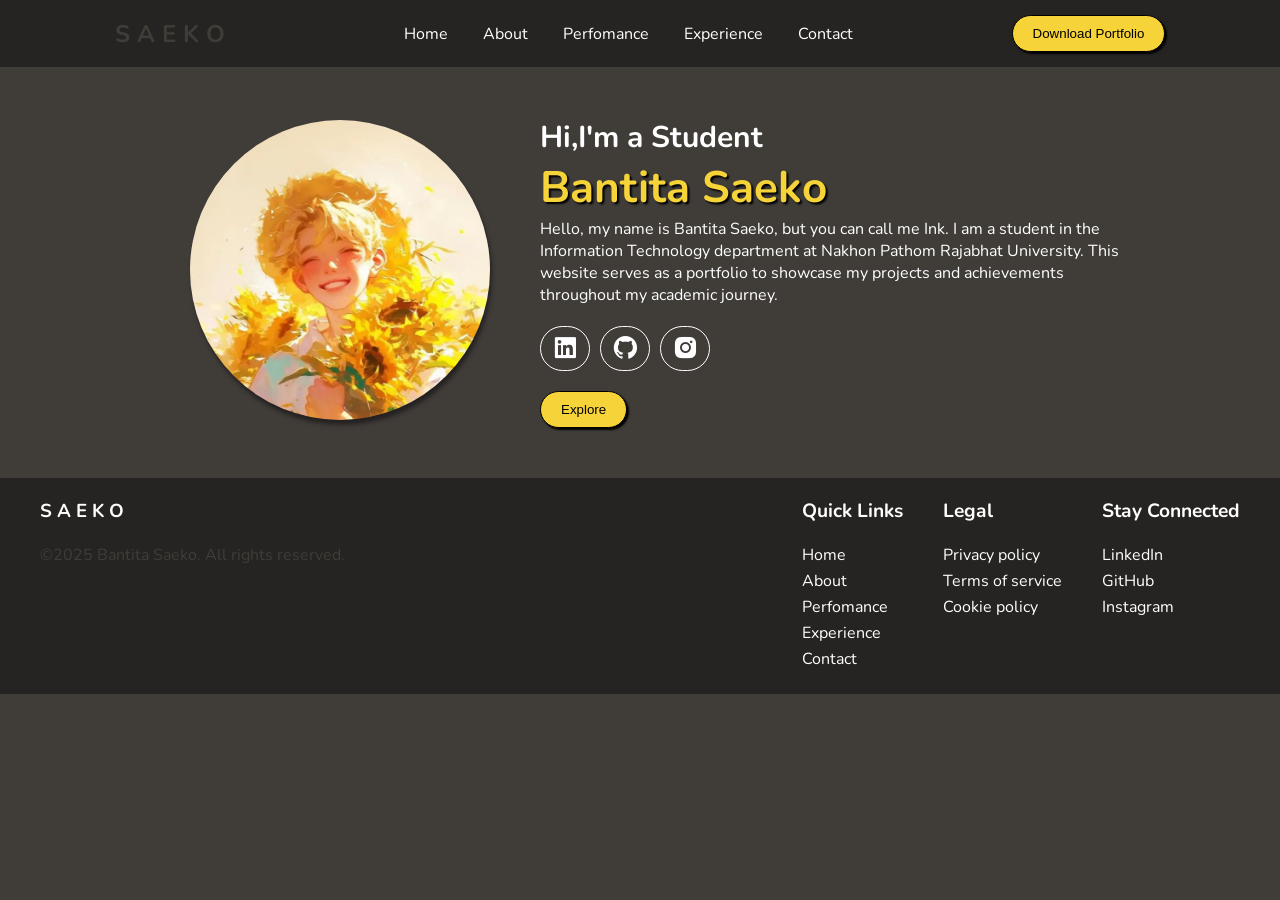
==== index.html @ be12f536 "First commit" ====
<!DOCTYPE html>
<html lang="en">
    <head>
        <meta charset="UTF-8">
        <meta name="viewport" content="width=device-width, initial-scale=1.0">
        <title>Portfolio</title>
        <link rel="preconnect" href="https://fonts.googleapis.com">
        <link rel="preconnect" href="https://fonts.gstatic.com" crossorigin>
        <link href="https://fonts.googleapis.com/css2?family=Bai+Jamjuree:ital,wght@0,200;0,300;0,400;0,500;0,600;0,700;1,200;1,300;1,400;1,500;1,600;1,700&family=Nunito:ital,wght@0,200..1000;1,200..1000&display=swap" rel="stylesheet">
        <link rel="stylesheet" href="style.css">
        <link href='https://unpkg.com/boxicons@2.1.4/css/boxicons.min.css' rel='stylesheet'>
</head>
<body>
    <header>
        <div class="header-container">
            <div class="logo">
                <h2><a href="#">S A E K O</a></h2>
            </div>
            <div class="logo-menu">
                <nav>
                    <ul>
                        <li><a href="#">Home</a></li>
                        <li><a href="#">About</a></li>
                        <li><a href="#">Perfomance</a></li>
                        <li><a href="#">Experience</a></li>
                        <li><a href="#">Contact</a></li>
                    </ul>
                </nav>
            </div>
            <div class="header-button">
                <button class="btn-outline"><a href="file/Portfolio.pdf" download="Portfolio">Download Portfolio</a></button>
            </div>
    </header>

    <div class="container">
        <section class="Hero">
            <div class="left-side">
                <img src="img/Sun.jpg" alt="">
            </div>
            <div class="right-side">
                <h3>Hi,I'm a Student</h3>
                <h2>Bantita Saeko</h2>
                <p>Hello, my name is Bantita Saeko, but you can call me Ink. I am a student in the Information Technology department at Nakhon Pathom Rajabhat University. This website serves as a portfolio to showcase my projects and achievements throughout my academic journey.</p>
                <!-- contact -->
                <div class="contact-main">
                    <div class="circle-contact">
                        <a href="https://www.linkedin.com/feed/?trk=onboarding-landing"><i class='bx bxl-linkedin-square' ></i></a>
                    </div>
                    <div class="circle-contact">
                        <a href="https://github.com/Bantita-Saeko/6646_WebBasic"><i class='bx bxl-github'></i></a>
                    </div>
                    <div class="circle-contact">
                        <a href="https://www.instagram.com/inkioooi/"><i class='bx bxl-instagram-alt' ></i></a>
                    </div>
                </div>
                <!-- button -->
                <div class="button">
                    <button class="btn-outline" id="About">Explore</button>
                </div>
            </section>
        </div>
    </div>


    <footer>
        <div class="footer-container">
             <div class="footer-left">
                 <h3>S A E K O</h3>
                 <p>&copy;2025 Bantita Saeko. All rights reserved.</p>
             </div>
             <!-- Quick Link -->
             <div class="footer-right">
                 <div class="footer-item">
                     <h4>Quick Links</h4>
                     <ul>
                         <li><a href="#">Home</a></li>
                         <li><a href="#">About</a></li>
                         <li><a href="#">Perfomance</a></li>
                         <li><a href="#">Experience</a></li>
                         <li><a href="#">Contact</a></li>
                     </ul>
                 </div>
                 <!-- Legal -->
                 <div class="footer-item">
                     <h4>Legal</h4>
                     <ul>
                         <li><a href="#">Privacy policy</a></li>
                         <li><a href="#">Terms of service</a></li>
                         <li><a href="#">Cookie policy</a></li>
                     </ul>
                 </div>
                 <!-- Stay Connected -->
                 <div class="footer-item">
                     <h4>Stay Connected</h4>
                     <ul>
                         <li><a href="#">LinkedIn</a></li>
                         <li><a href="#">GitHub</a></li>
                         <li><a href="#">Instagram</a></li>
                     </ul>
                 </div>
             </div>
        </div>
     </footer>


    <script src="script.js"></script>
</body>
</html>
---- style.css ----
:root {
    --primary-color :#252422; 
    --secondary-color :#FFFCF2; 
    --button-color :#f6d338; 
    --background-color :#CCC5B9; 
    --font-color :#403D39; 
    --base-white-color :#ffffff; 
    --base-black-color :#000000; 
}
* {
    margin: 0;
    padding: 0;
    box-sizing: border-box;
}
body {
    background-color: #403D39;
    font-family: 'Nunito','BaiJamjuree';
    color: var(--font-color);
}

/* Header Section */

header {
    background-color: var(--primary-color);
    box-shadow: var(--box-shadow);
    padding: 15px 20px;
    position: sticky;
    top: 0; 
    width: 100%;
    z-index: 1000;
    /* border: 1px solid red; */
    
}

.header-container {
    display: flex;
    justify-content: space-around;
    align-items: center;

    max-width: 1200px;
    margin: 0 auto;
    /* border: 1px solid rgb(136, 0, 255); */
}

.logo-menu {
    display: flex;
}

.logo {
    display: flex;
    align-items: center;
    a {
        text-decoration: none;
        color: var(--font-color)
    }
    a:hover {
        color: var(--secondary-color);
        transition: all 0.3s ease;
    }
    img {
        width: 30px;
        height: auto;
    }
}

/* Menu */
nav {
    margin-left: 20px;
    align-self: center;
    ul{
        display: flex;
        gap: 15px;
    }
    li {
        list-style: none;
    }
    a {
        transition: 0.4s;
        color: var(--base-white-color);
        text-decoration: none;
        padding: 5px;
        margin: 0 5px;
        position: relative;
      }
      a::after {
        content: "";
        position: absolute;
        width: 100%;
        height: 2px;
        background-color: var(--button-color);
        bottom: 0;
        left: 0;
        transform: scaleX(0);
        transform-origin: right;
        transition: transform 0.4s;
      }
      a:hover::after {
        transform: scaleX(1);
        transform-origin: left;
      }
}

/* button */
.btn-outline {
    padding: 10px 20px;
    background-color: var(--button-color);
    border: 1px solid var(--base-black-color);
    border-radius: 20px;
    box-shadow: 2px 2px 2px rgb(0, 0, 0);
    cursor: pointer;
    transition: all 0.5s ease;
    a {
        color: var(--base-black-color);
        text-decoration: none;
    }
}
.btn-outline:hover {
    background-color: var(--base-black-color);
    color: var(--base-white-color);
    a {
        color: var(--base-white-color);
    }
}


/* Content */
    .container {
        max-width: 1000px;
        margin: 0 auto;
    }
    .Hero {
        margin: 50px 0;
        /* border: 1px solid red; */
        color: var(--base-white-color);
        display: flex;
    }
    .left-side {
        /* border: 1px solid greenyellow; */
        width: 40%;
        text-align: center;
        align-self: center;
        img {
            width: 300px;
            height: 300px;
            object-fit: cover;
            border-radius: 999px;
            box-shadow: 2px 5px 4px rgb(36, 33, 33);
        }
    }
    .right-side {
        width: 60%;
        /* border: 1px solid blue; */
        align-self: center;
        h3 {
            font-size: 30px;
        }
        h2 {
            font-size: 44px;
            color: var(--button-color);
            text-shadow: 2px 2px 2px var(--base-black-color);
        }
        .contact-main {
            display: flex;
            gap: 10px;
            .circle-contact {
                border: 1px solid var(--base-white-color);
                padding:5px 10px 0px 10px;
                margin :20px 0;
                border-radius: 999px;
                a{
                    /* border: 1px solid red; */
                    color: var(--base-white-color);
                    font-size: 28px;
                    padding: 10px 0;
                }
            }
            .circle-contact:hover {
                transition: all 0.3s ease;
                border: 1px solid var(--base-black-color);
                background-color: var(--base-black-color);
            }
        }
}
footer {
    background-color: var(--primary-color);
    color: var(--base-color-white);
    padding: 20px 0;
    .footer-container {
        display: flex;
        justify-content: space-between;
    
        max-width: 1200px;
        margin: 0 auto;
    }
}


.footer-left {
    h3 {
        color: var(--base-white-color);
        margin-bottom: 20px;
    }
}

.footer-right {
    display: flex;
    gap: 40px;
    h4 {
        color: var(--base-white-color);
    }
    a {
        text-decoration: none;
        color: var(--base-white-color);
    }
    a:hover {
        color: var(--button-color);
    }
    ul {
        list-style: none;
        li {
            margin-bottom: 4px;
        }
    }
}

.footer-item {
    h4 {
        margin-bottom: 20px;
        font-size: 1.2rem;
    }
}



@media screen and (max-width: 768px) {
    nav {
        display: none;
    }
    .Hero {
        display: flex;
        flex-direction: column;
        .left-side {
            width: 100%;
        }
        .right-side {
            width: 100%;
            padding: 20px;
        }
    }
    footer {
        padding: 20px;
        .footer-container {
            display: flex;
            flex-direction: column;
        }
        .footer-right {
            flex-direction: column;
        }
    }



}
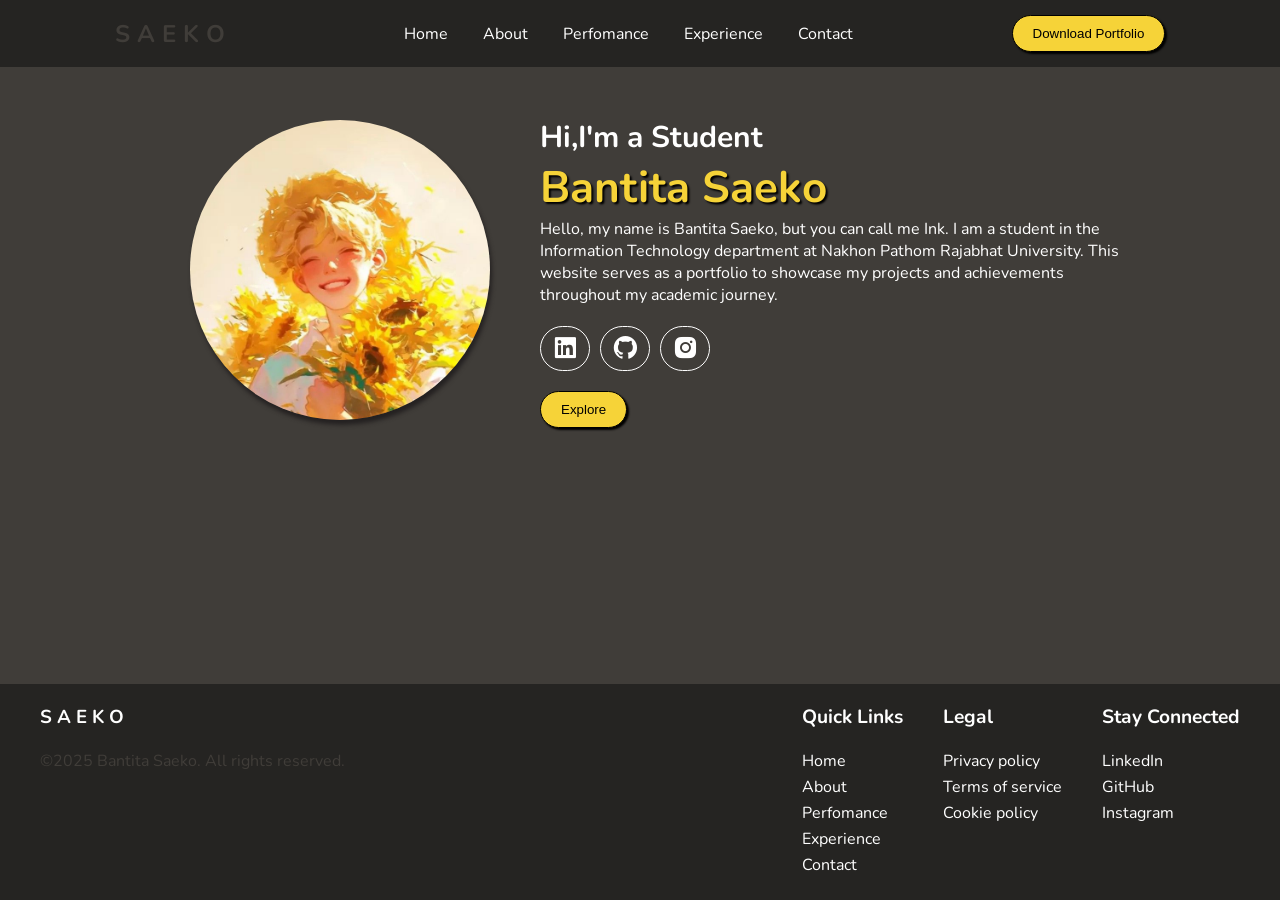
==== commit ffb9bda3: "05/03/68" ====
--- a/index.html
+++ b/index.html
@@ -1,108 +1,108 @@
-<!DOCTYPE html>
-<html lang="en">
-    <head>
-        <meta charset="UTF-8">
-        <meta name="viewport" content="width=device-width, initial-scale=1.0">
-        <title>Portfolio</title>
-        <link rel="preconnect" href="https://fonts.googleapis.com">
-        <link rel="preconnect" href="https://fonts.gstatic.com" crossorigin>
-        <link href="https://fonts.googleapis.com/css2?family=Bai+Jamjuree:ital,wght@0,200;0,300;0,400;0,500;0,600;0,700;1,200;1,300;1,400;1,500;1,600;1,700&family=Nunito:ital,wght@0,200..1000;1,200..1000&display=swap" rel="stylesheet">
-        <link rel="stylesheet" href="style.css">
-        <link href='https://unpkg.com/boxicons@2.1.4/css/boxicons.min.css' rel='stylesheet'>
-</head>
-<body>
-    <header>
-        <div class="header-container">
-            <div class="logo">
-                <h2><a href="#">S A E K O</a></h2>
-            </div>
-            <div class="logo-menu">
-                <nav>
-                    <ul>
-                        <li><a href="#">Home</a></li>
-                        <li><a href="#">About</a></li>
-                        <li><a href="#">Perfomance</a></li>
-                        <li><a href="#">Experience</a></li>
-                        <li><a href="#">Contact</a></li>
-                    </ul>
-                </nav>
-            </div>
-            <div class="header-button">
-                <button class="btn-outline"><a href="file/Portfolio.pdf" download="Portfolio">Download Portfolio</a></button>
-            </div>
-    </header>
-
-    <div class="container">
-        <section class="Hero">
-            <div class="left-side">
-                <img src="img/Sun.jpg" alt="">
-            </div>
-            <div class="right-side">
-                <h3>Hi,I'm a Student</h3>
-                <h2>Bantita Saeko</h2>
-                <p>Hello, my name is Bantita Saeko, but you can call me Ink. I am a student in the Information Technology department at Nakhon Pathom Rajabhat University. This website serves as a portfolio to showcase my projects and achievements throughout my academic journey.</p>
-                <!-- contact -->
-                <div class="contact-main">
-                    <div class="circle-contact">
-                        <a href="https://www.linkedin.com/feed/?trk=onboarding-landing"><i class='bx bxl-linkedin-square' ></i></a>
-                    </div>
-                    <div class="circle-contact">
-                        <a href="https://github.com/Bantita-Saeko/6646_WebBasic"><i class='bx bxl-github'></i></a>
-                    </div>
-                    <div class="circle-contact">
-                        <a href="https://www.instagram.com/inkioooi/"><i class='bx bxl-instagram-alt' ></i></a>
-                    </div>
-                </div>
-                <!-- button -->
-                <div class="button">
-                    <button class="btn-outline" id="About">Explore</button>
-                </div>
-            </section>
-        </div>
-    </div>
-
-
-    <footer>
-        <div class="footer-container">
-             <div class="footer-left">
-                 <h3>S A E K O</h3>
-                 <p>&copy;2025 Bantita Saeko. All rights reserved.</p>
-             </div>
-             <!-- Quick Link -->
-             <div class="footer-right">
-                 <div class="footer-item">
-                     <h4>Quick Links</h4>
-                     <ul>
-                         <li><a href="#">Home</a></li>
-                         <li><a href="#">About</a></li>
-                         <li><a href="#">Perfomance</a></li>
-                         <li><a href="#">Experience</a></li>
-                         <li><a href="#">Contact</a></li>
-                     </ul>
-                 </div>
-                 <!-- Legal -->
-                 <div class="footer-item">
-                     <h4>Legal</h4>
-                     <ul>
-                         <li><a href="#">Privacy policy</a></li>
-                         <li><a href="#">Terms of service</a></li>
-                         <li><a href="#">Cookie policy</a></li>
-                     </ul>
-                 </div>
-                 <!-- Stay Connected -->
-                 <div class="footer-item">
-                     <h4>Stay Connected</h4>
-                     <ul>
-                         <li><a href="#">LinkedIn</a></li>
-                         <li><a href="#">GitHub</a></li>
-                         <li><a href="#">Instagram</a></li>
-                     </ul>
-                 </div>
-             </div>
-        </div>
-     </footer>
-
-
-    <script src="script.js"></script>
-</body>
+<!DOCTYPE html>
+<html lang="en">
+    <head>
+        <meta charset="UTF-8">
+        <meta name="viewport" content="width=device-width, initial-scale=1.0">
+        <title>Portfolio</title>
+        <link rel="preconnect" href="https://fonts.googleapis.com">
+        <link rel="preconnect" href="https://fonts.gstatic.com" crossorigin>
+        <link href="https://fonts.googleapis.com/css2?family=Bai+Jamjuree:ital,wght@0,200;0,300;0,400;0,500;0,600;0,700;1,200;1,300;1,400;1,500;1,600;1,700&family=Nunito:ital,wght@0,200..1000;1,200..1000&display=swap" rel="stylesheet">
+        <link rel="stylesheet" href="style.css">
+        <link href='https://unpkg.com/boxicons@2.1.4/css/boxicons.min.css' rel='stylesheet'>
+</head>
+<body>
+    <header>
+        <div class="header-container">
+            <div class="logo">
+                <h2><a href="#">S A E K O</a></h2>
+            </div>
+            <div class="logo-menu">
+                <nav>
+                    <ul>
+                        <li><a href="#">Home</a></li>
+                        <li><a href="#">About</a></li>
+                        <li><a href="#">Perfomance</a></li>
+                        <li><a href="#">Experience</a></li>
+                        <li><a href="#">Contact</a></li>
+                    </ul>
+                </nav>
+            </div>
+            <div class="header-button">
+                <button class="btn-outline"><a href="file/Portfolio.pdf" download="Portfolio">Download Portfolio</a></button>
+            </div>
+    </header>
+
+    <div class="container">
+        <section class="Hero">
+            <div class="left-side">
+                <img src="img/Sun.jpg" alt="">
+            </div>
+            <div class="right-side">
+                <h3>Hi,I'm a Student</h3>
+                <h2>Bantita Saeko</h2>
+                <p>Hello, my name is Bantita Saeko, but you can call me Ink. I am a student in the Information Technology department at Nakhon Pathom Rajabhat University. This website serves as a portfolio to showcase my projects and achievements throughout my academic journey.</p>
+                <!-- contact -->
+                <div class="contact-main">
+                    <div class="circle-contact">
+                        <a href="https://www.linkedin.com/feed/?trk=onboarding-landing"><i class='bx bxl-linkedin-square' ></i></a>
+                    </div>
+                    <div class="circle-contact">
+                        <a href="https://github.com/Bantita-Saeko/6646_WebBasic"><i class='bx bxl-github'></i></a>
+                    </div>
+                    <div class="circle-contact">
+                        <a href="https://www.instagram.com/inkioooi/"><i class='bx bxl-instagram-alt' ></i></a>
+                    </div>
+                </div>
+                <!-- button -->
+                <div class="button">
+                    <button class="btn-outline" id="About">Explore</button>
+                </div>
+            </section>
+        </div>
+    </div>
+
+
+    <footer>
+        <div class="footer-container">
+             <div class="footer-left">
+                 <h3>S A E K O</h3>
+                 <p>&copy;2025 Bantita Saeko. All rights reserved.</p>
+             </div>
+             <!-- Quick Link -->
+             <div class="footer-right">
+                 <div class="footer-item">
+                     <h4>Quick Links</h4>
+                     <ul>
+                         <li><a href="#">Home</a></li>
+                         <li><a href="#">About</a></li>
+                         <li><a href="#">Perfomance</a></li>
+                         <li><a href="#">Experience</a></li>
+                         <li><a href="#">Contact</a></li>
+                     </ul>
+                 </div>
+                 <!-- Legal -->
+                 <div class="footer-item">
+                     <h4>Legal</h4>
+                     <ul>
+                         <li><a href="#">Privacy policy</a></li>
+                         <li><a href="#">Terms of service</a></li>
+                         <li><a href="#">Cookie policy</a></li>
+                     </ul>
+                 </div>
+                 <!-- Stay Connected -->
+                 <div class="footer-item">
+                     <h4>Stay Connected</h4>
+                     <ul>
+                         <li><a href="#">LinkedIn</a></li>
+                         <li><a href="#">GitHub</a></li>
+                         <li><a href="#">Instagram</a></li>
+                     </ul>
+                 </div>
+             </div>
+        </div>
+     </footer>
+
+
+    <script src="script.js"></script>
+</body>
 </html>
--- a/style.css
+++ b/style.css
@@ -1,264 +1,268 @@
-:root {
-    --primary-color :#252422; 
-    --secondary-color :#FFFCF2; 
-    --button-color :#f6d338; 
-    --background-color :#CCC5B9; 
-    --font-color :#403D39; 
-    --base-white-color :#ffffff; 
-    --base-black-color :#000000; 
-}
-* {
-    margin: 0;
-    padding: 0;
-    box-sizing: border-box;
-}
-body {
-    background-color: #403D39;
-    font-family: 'Nunito','BaiJamjuree';
-    color: var(--font-color);
-}
-
-/* Header Section */
-
-header {
-    background-color: var(--primary-color);
-    box-shadow: var(--box-shadow);
-    padding: 15px 20px;
-    position: sticky;
-    top: 0; 
-    width: 100%;
-    z-index: 1000;
-    /* border: 1px solid red; */
-    
-}
-
-.header-container {
-    display: flex;
-    justify-content: space-around;
-    align-items: center;
-
-    max-width: 1200px;
-    margin: 0 auto;
-    /* border: 1px solid rgb(136, 0, 255); */
-}
-
-.logo-menu {
-    display: flex;
-}
-
-.logo {
-    display: flex;
-    align-items: center;
-    a {
-        text-decoration: none;
-        color: var(--font-color)
-    }
-    a:hover {
-        color: var(--secondary-color);
-        transition: all 0.3s ease;
-    }
-    img {
-        width: 30px;
-        height: auto;
-    }
-}
-
-/* Menu */
-nav {
-    margin-left: 20px;
-    align-self: center;
-    ul{
-        display: flex;
-        gap: 15px;
-    }
-    li {
-        list-style: none;
-    }
-    a {
-        transition: 0.4s;
-        color: var(--base-white-color);
-        text-decoration: none;
-        padding: 5px;
-        margin: 0 5px;
-        position: relative;
-      }
-      a::after {
-        content: "";
-        position: absolute;
-        width: 100%;
-        height: 2px;
-        background-color: var(--button-color);
-        bottom: 0;
-        left: 0;
-        transform: scaleX(0);
-        transform-origin: right;
-        transition: transform 0.4s;
-      }
-      a:hover::after {
-        transform: scaleX(1);
-        transform-origin: left;
-      }
-}
-
-/* button */
-.btn-outline {
-    padding: 10px 20px;
-    background-color: var(--button-color);
-    border: 1px solid var(--base-black-color);
-    border-radius: 20px;
-    box-shadow: 2px 2px 2px rgb(0, 0, 0);
-    cursor: pointer;
-    transition: all 0.5s ease;
-    a {
-        color: var(--base-black-color);
-        text-decoration: none;
-    }
-}
-.btn-outline:hover {
-    background-color: var(--base-black-color);
-    color: var(--base-white-color);
-    a {
-        color: var(--base-white-color);
-    }
-}
-
-
-/* Content */
-    .container {
-        max-width: 1000px;
-        margin: 0 auto;
-    }
-    .Hero {
-        margin: 50px 0;
-        /* border: 1px solid red; */
-        color: var(--base-white-color);
-        display: flex;
-    }
-    .left-side {
-        /* border: 1px solid greenyellow; */
-        width: 40%;
-        text-align: center;
-        align-self: center;
-        img {
-            width: 300px;
-            height: 300px;
-            object-fit: cover;
-            border-radius: 999px;
-            box-shadow: 2px 5px 4px rgb(36, 33, 33);
-        }
-    }
-    .right-side {
-        width: 60%;
-        /* border: 1px solid blue; */
-        align-self: center;
-        h3 {
-            font-size: 30px;
-        }
-        h2 {
-            font-size: 44px;
-            color: var(--button-color);
-            text-shadow: 2px 2px 2px var(--base-black-color);
-        }
-        .contact-main {
-            display: flex;
-            gap: 10px;
-            .circle-contact {
-                border: 1px solid var(--base-white-color);
-                padding:5px 10px 0px 10px;
-                margin :20px 0;
-                border-radius: 999px;
-                a{
-                    /* border: 1px solid red; */
-                    color: var(--base-white-color);
-                    font-size: 28px;
-                    padding: 10px 0;
-                }
-            }
-            .circle-contact:hover {
-                transition: all 0.3s ease;
-                border: 1px solid var(--base-black-color);
-                background-color: var(--base-black-color);
-            }
-        }
-}
-footer {
-    background-color: var(--primary-color);
-    color: var(--base-color-white);
-    padding: 20px 0;
-    .footer-container {
-        display: flex;
-        justify-content: space-between;
-    
-        max-width: 1200px;
-        margin: 0 auto;
-    }
-}
-
-
-.footer-left {
-    h3 {
-        color: var(--base-white-color);
-        margin-bottom: 20px;
-    }
-}
-
-.footer-right {
-    display: flex;
-    gap: 40px;
-    h4 {
-        color: var(--base-white-color);
-    }
-    a {
-        text-decoration: none;
-        color: var(--base-white-color);
-    }
-    a:hover {
-        color: var(--button-color);
-    }
-    ul {
-        list-style: none;
-        li {
-            margin-bottom: 4px;
-        }
-    }
-}
-
-.footer-item {
-    h4 {
-        margin-bottom: 20px;
-        font-size: 1.2rem;
-    }
-}
-
-
-
-@media screen and (max-width: 768px) {
-    nav {
-        display: none;
-    }
-    .Hero {
-        display: flex;
-        flex-direction: column;
-        .left-side {
-            width: 100%;
-        }
-        .right-side {
-            width: 100%;
-            padding: 20px;
-        }
-    }
-    footer {
-        padding: 20px;
-        .footer-container {
-            display: flex;
-            flex-direction: column;
-        }
-        .footer-right {
-            flex-direction: column;
-        }
-    }
-
-
-
-}
-
+:root {
+    --primary-color :#252422; 
+    --secondary-color :#FFFCF2; 
+    --button-color :#f6d338; 
+    --background-color :#CCC5B9; 
+    --font-color :#403D39; 
+    --base-white-color :#ffffff; 
+    --base-black-color :#000000; 
+}
+* {
+    margin: 0;
+    padding: 0;
+    box-sizing: border-box;
+}
+body {
+    background-color: #403D39;
+    font-family: 'Nunito','BaiJamjuree';
+    color: var(--font-color);
+}
+
+/* Header Section */
+
+header {
+    background-color: var(--primary-color);
+    box-shadow: var(--box-shadow);
+    padding: 15px 20px;
+    position: sticky;
+    top: 0; 
+    width: 100%;
+    z-index: 1000;
+    /* border: 1px solid red; */
+    
+}
+
+.header-container {
+    display: flex;
+    justify-content: space-around;
+    align-items: center;
+
+    max-width: 1200px;
+    margin: 0 auto;
+    /* border: 1px solid rgb(136, 0, 255); */
+}
+
+.logo-menu {
+    display: flex;
+}
+
+.logo {
+    display: flex;
+    align-items: center;
+    a {
+        text-decoration: none;
+        color: var(--font-color)
+    }
+    a:hover {
+        color: var(--secondary-color);
+        transition: all 0.3s ease;
+    }
+    img {
+        width: 30px;
+        height: auto;
+    }
+}
+
+/* Menu */
+nav {
+    margin-left: 20px;
+    align-self: center;
+    ul{
+        display: flex;
+        gap: 15px;
+    }
+    li {
+        list-style: none;
+    }
+    a {
+        transition: 0.4s;
+        color: var(--base-white-color);
+        text-decoration: none;
+        padding: 5px;
+        margin: 0 5px;
+        position: relative;
+      }
+      a::after {
+        content: "";
+        position: absolute;
+        width: 100%;
+        height: 2px;
+        background-color: var(--button-color);
+        bottom: 0;
+        left: 0;
+        transform: scaleX(0);
+        transform-origin: right;
+        transition: transform 0.4s;
+      }
+      a:hover::after {
+        transform: scaleX(1);
+        transform-origin: left;
+      }
+}
+
+/* button */
+.btn-outline {
+    padding: 10px 20px;
+    background-color: var(--button-color);
+    border: 1px solid var(--base-black-color);
+    border-radius: 20px;
+    box-shadow: 2px 2px 2px rgb(0, 0, 0);
+    cursor: pointer;
+    transition: all 0.5s ease;
+    a {
+        color: var(--base-black-color);
+        text-decoration: none;
+    }
+}
+.btn-outline:hover {
+    background-color: var(--base-black-color);
+    color: var(--base-white-color);
+    a {
+        color: var(--base-white-color);
+    }
+}
+
+
+/* Content */
+    .container {
+        max-width: 1000px;
+        margin: 0 auto;
+    }
+    .Hero {
+        margin: 50px 0;
+        /* border: 1px solid red; */
+        color: var(--base-white-color);
+        display: flex;
+    }
+    .left-side {
+        /* border: 1px solid greenyellow; */
+        width: 40%;
+        text-align: center;
+        align-self: center;
+        img {
+            width: 300px;
+            height: 300px;
+            object-fit: cover;
+            border-radius: 999px;
+            box-shadow: 2px 5px 4px rgb(36, 33, 33);
+        }
+    }
+    .right-side {
+        width: 60%;
+        /* border: 1px solid blue; */
+        align-self: center;
+        h3 {
+            font-size: 30px;
+        }
+        h2 {
+            font-size: 44px;
+            color: var(--button-color);
+            text-shadow: 2px 2px 2px var(--base-black-color);
+        }
+        .contact-main {
+            display: flex;
+            gap: 10px;
+            .circle-contact {
+                border: 1px solid var(--base-white-color);
+                padding:5px 10px 0px 10px;
+                margin :20px 0;
+                border-radius: 999px;
+                a{
+                    /* border: 1px solid red; */
+                    color: var(--base-white-color);
+                    font-size: 28px;
+                    padding: 10px 0;
+                }
+            }
+            .circle-contact:hover {
+                transition: all 0.3s ease;
+                border: 1px solid var(--base-black-color);
+                background-color: var(--base-black-color);
+            }
+        }
+}
+footer {
+    background-color: var(--primary-color);
+    color: var(--base-color-white);
+    padding: 20px 0;
+    position: fixed;
+    bottom: 0;
+    left: 0;
+    width: 100%;
+    .footer-container {
+        display: flex;
+        justify-content: space-between;
+    
+        max-width: 1200px;
+        margin: 0 auto;
+    }
+}
+
+
+.footer-left {
+    h3 {
+        color: var(--base-white-color);
+        margin-bottom: 20px;
+    }
+}
+
+.footer-right {
+    display: flex;
+    gap: 40px;
+    h4 {
+        color: var(--base-white-color);
+    }
+    a {
+        text-decoration: none;
+        color: var(--base-white-color);
+    }
+    a:hover {
+        color: var(--button-color);
+    }
+    ul {
+        list-style: none;
+        li {
+            margin-bottom: 4px;
+        }
+    }
+}
+
+.footer-item {
+    h4 {
+        margin-bottom: 20px;
+        font-size: 1.2rem;
+    }
+}
+
+
+
+@media screen and (max-width: 768px) {
+    nav {
+        display: none;
+    }
+    .Hero {
+        display: flex;
+        flex-direction: column;
+        .left-side {
+            width: 100%;
+        }
+        .right-side {
+            width: 100%;
+            padding: 20px;
+        }
+    }
+    footer {
+        padding: 20px;
+        .footer-container {
+            display: flex;
+            flex-direction: column;
+        }
+        .footer-right {
+            flex-direction: column;
+        }
+    }
+
+
+
+}
+
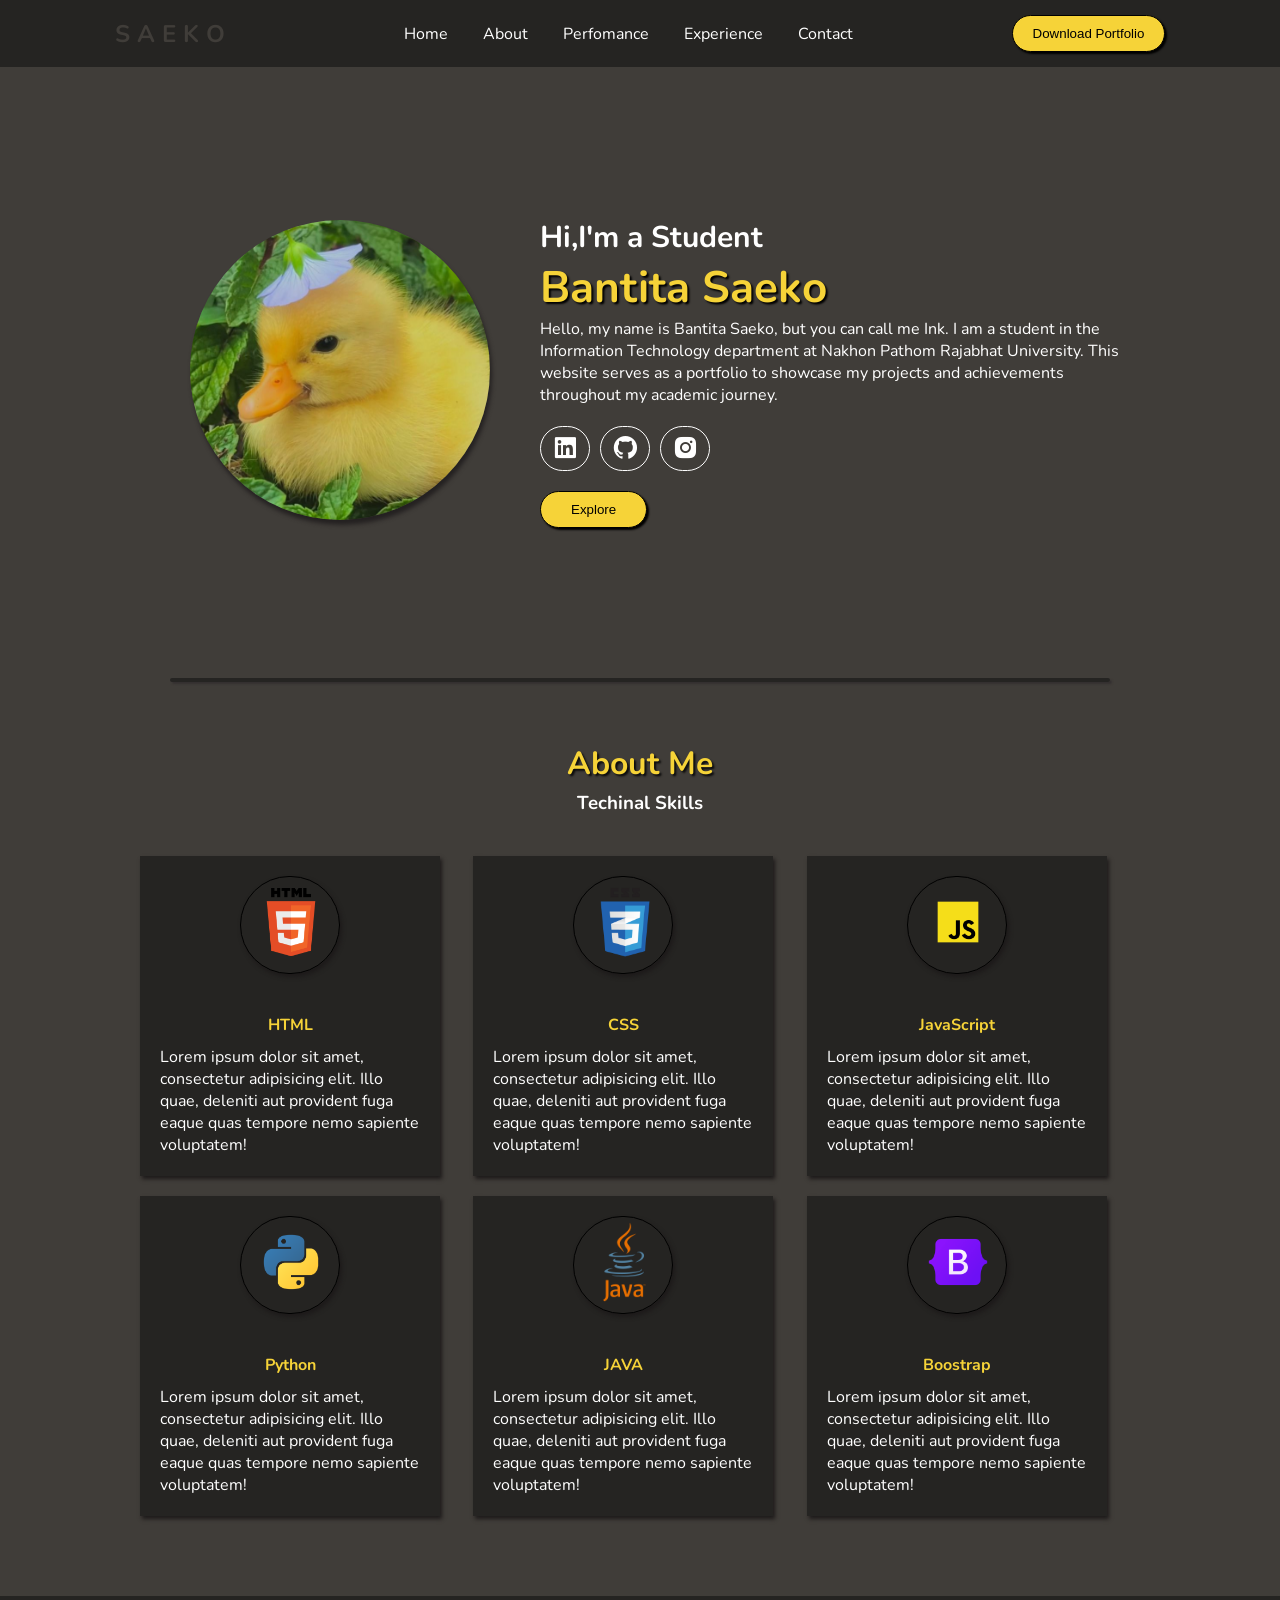
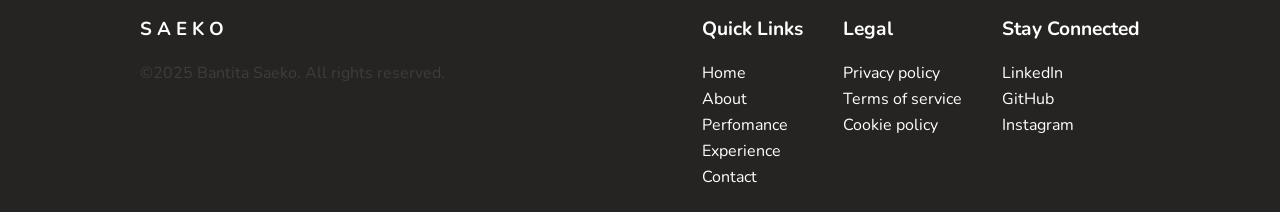
==== commit 5ab39b3f: "05.03.68" ====
--- a/index.html
+++ b/index.html
@@ -20,7 +20,7 @@
                 <nav>
                     <ul>
                         <li><a href="#">Home</a></li>
-                        <li><a href="#">About</a></li>
+                        <li><a href="#About">About</a></li>
                         <li><a href="#">Perfomance</a></li>
                         <li><a href="#">Experience</a></li>
                         <li><a href="#">Contact</a></li>
@@ -33,9 +33,10 @@
     </header>
 
     <div class="container">
+        <!-- Section1 -->
         <section class="Hero">
             <div class="left-side">
-                <img src="img/Sun.jpg" alt="">
+                <img src="img/Duck.jpg" alt="">
             </div>
             <div class="right-side">
                 <h3>Hi,I'm a Student</h3>
@@ -54,11 +55,86 @@
                     </div>
                 </div>
                 <!-- button -->
-                <div class="button">
+                <div class="header-button">
                     <button class="btn-outline" id="About">Explore</button>
                 </div>
+            </div>
             </section>
-        </div>
+
+            <hr>
+
+
+            <!-- Section2 -->
+            <section class="Hero-section">
+                <div class="topic">
+                    <h1 id="About">About Me</h1>
+                    <h3>Techinal Skills</h3>
+                </div>
+                <!-- card1 -->
+                <div class="main-card">
+                    <!-- item1 -->
+                    <div class="card">
+                        <div class="circle-img">
+                            <img src="img/HTML.png" alt="HTML">
+                        </div>
+                        <div class="paragraph">
+                            <h4>HTML</h4>
+                            <p>Lorem ipsum dolor sit amet, consectetur adipisicing elit. Illo quae, deleniti aut provident fuga eaque quas tempore nemo sapiente voluptatem!</p>
+                        </div>
+                    </div> 
+                    <!-- item2 -->
+                    <div class="card">
+                        <div class="circle-img">
+                            <img src="img/CSS.png" alt="CSS">
+                        </div>
+                        <div class="paragraph">
+                            <h4>CSS</h4>
+                            <p>Lorem ipsum dolor sit amet, consectetur adipisicing elit. Illo quae, deleniti aut provident fuga eaque quas tempore nemo sapiente voluptatem!</p>
+                        </div>
+                    </div>              
+                    <!-- item3 -->
+                    <div class="card">
+                        <div class="circle-img">
+                            <img src="img/JS.png" alt="JS">
+                        </div>
+                        <div class="paragraph">
+                            <h4>JavaScript</h4>
+                            <p>Lorem ipsum dolor sit amet, consectetur adipisicing elit. Illo quae, deleniti aut provident fuga eaque quas tempore nemo sapiente voluptatem!</p>
+                        </div>
+                    </div> 
+                    <!-- item4 -->
+                    <div class="card">
+                        <div class="circle-img">
+                            <img src="img/Python.png" alt="Python">
+                        </div>
+                        <div class="paragraph">
+                            <h4>Python</h4>
+                            <p>Lorem ipsum dolor sit amet, consectetur adipisicing elit. Illo quae, deleniti aut provident fuga eaque quas tempore nemo sapiente voluptatem!</p>
+                        </div>
+                    </div> 
+                    <!-- item5 -->
+                    <div class="card">
+                        <div class="circle-img">
+                            <img src="img/Java.png" alt="JAVA">
+                        </div>
+                        <div class="paragraph">
+                            <h4>JAVA</h4>
+                            <p>Lorem ipsum dolor sit amet, consectetur adipisicing elit. Illo quae, deleniti aut provident fuga eaque quas tempore nemo sapiente voluptatem!</p>
+                        </div>
+                    </div> 
+                    <!-- item6 -->
+                    <div class="card">
+                        <div class="circle-img">
+                            <img src="img/Boostrap.png" alt="Boostrap">
+                        </div>
+                        <div class="paragraph">
+                            <h4>Boostrap</h4>
+                            <p>Lorem ipsum dolor sit amet, consectetur adipisicing elit. Illo quae, deleniti aut provident fuga eaque quas tempore nemo sapiente voluptatem!</p>
+                        </div>
+                    </div> 
+                </div>              
+            </section>
+
     </div>
 
 
--- a/style.css
+++ b/style.css
@@ -101,25 +101,28 @@
 }
 
 /* button */
-.btn-outline {
-    padding: 10px 20px;
-    background-color: var(--button-color);
-    border: 1px solid var(--base-black-color);
-    border-radius: 20px;
-    box-shadow: 2px 2px 2px rgb(0, 0, 0);
-    cursor: pointer;
-    transition: all 0.5s ease;
-    a {
-        color: var(--base-black-color);
-        text-decoration: none;
-    }
-}
-.btn-outline:hover {
-    background-color: var(--base-black-color);
-    color: var(--base-white-color);
-    a {
-        color: var(--base-white-color);
-    }
+.header-button {
+    .btn-outline {
+        padding: 10px 20px;
+        background-color: var(--button-color);
+        border: 1px solid var(--base-black-color);
+        border-radius: 20px;
+        box-shadow: 2px 2px 2px rgb(0, 0, 0);
+        cursor: pointer;
+        transition: all 0.5s ease;
+        a {
+            color: var(--base-black-color);
+            text-decoration: none;
+        }
+    }
+    .btn-outline:hover {
+        background-color: var(--base-black-color);
+        color: var(--base-white-color);
+        a {
+            color: var(--base-white-color);
+        }
+    }
+
 }
 
 
@@ -129,7 +132,7 @@
         margin: 0 auto;
     }
     .Hero {
-        margin: 50px 0;
+        margin: 150px 0;
         /* border: 1px solid red; */
         color: var(--base-white-color);
         display: flex;
@@ -180,12 +183,97 @@
                 background-color: var(--base-black-color);
             }
         }
-}
+        .header-button {
+            .btn-outline {
+                padding: 10px 30px;
+                background-color: var(--button-color);
+                border: 1px solid var(--base-black-color);
+                border-radius: 20px;
+                box-shadow: 2px 2px 2px rgb(0, 0, 0);
+                cursor: pointer;
+                transition: all 0.5s ease;
+                a {
+                    color: var(--base-black-color);
+                    text-decoration: none;
+                }
+            }
+            .btn-outline:hover {
+                background-color: var(--base-black-color);
+                color: var(--base-white-color);
+                a {
+                    color: var(--base-white-color);
+                }
+            }
+
+        }
+    }
+
+    hr {
+        border: 2px solid var(--primary-color);
+        border-radius: 20px;
+        box-shadow: 2px 2px 2px rgb(52, 48, 48);
+        margin: 30px;
+    }
+
+/* Card */
+.Hero-section {
+    margin: 60px 0;
+    /* border: 1px solid red; */
+    .topic {
+        text-align: center;
+        margin-bottom: 40px;
+        color: var(--base-white-color);
+        h1 {
+            font-size: 32px;
+            color: var(--button-color);
+            text-shadow: 2px 2px 2px rgb(12, 12, 12);
+            margin-bottom: 5px;
+        }
+    }
+    .main-card {
+        display: grid;
+        grid-template-columns: repeat(3,1fr);
+        .card {
+            /* border: 2px solid green; */
+            background-color: var(--primary-color);
+            width: 300px;
+            display: grid;
+            grid-template-columns: repeat(1,3fr);
+            margin-bottom: 20px;
+            box-shadow: 2px 3px 4px rgb(29, 26, 26);
+            .circle-img {
+                justify-self: center;
+                margin: 20px;
+                border-radius: 999px;
+                width: 100px;
+                padding: 5px 10px ;
+                border: 1px solid var(--base-black-color);
+                box-shadow: 2px 3px 4px rgb(29, 26, 26);
+                img {
+                    width: 80px;
+                }
+            }
+            .paragraph {
+                margin: 20px;
+                color: var(--base-white-color);
+                h4 {
+                    text-align: center;
+                    margin-bottom: 10px;
+                    color: var(--button-color);
+                }
+            }
+        }
+    }   
+}
+
+
+
+
 footer {
     background-color: var(--primary-color);
     color: var(--base-color-white);
     padding: 20px 0;
-    position: fixed;
+    /* position: fixed; */
     bottom: 0;
     left: 0;
     width: 100%;
@@ -193,9 +281,15 @@
         display: flex;
         justify-content: space-between;
     
-        max-width: 1200px;
+        max-width: 1000px;
         margin: 0 auto;
     }
+}
+
+.Heroes-Performance {
+    border:1px solid red;
+    margin-top: 30px;
+    color: var(--base-white-color);
 }
 
 
@@ -236,6 +330,9 @@
 
 
 
+
+
+/* Responsive for Mobile */
 @media screen and (max-width: 768px) {
     nav {
         display: none;
@@ -248,9 +345,33 @@
         }
         .right-side {
             width: 100%;
-            padding: 20px;
-        }
-    }
+            padding: 40px;
+            text-align: center;
+            h2 {
+                margin-bottom: 10px;
+            }
+            .contact-main {
+                justify-content: center;
+            }
+            p {
+                text-align:start;
+            }  
+        }
+        .header-button {
+            .btn-outline {
+                padding: 10px px;
+            }
+        }
+    }
+
+    .Hero-section {
+        .main-card {
+            justify-items: center;
+            grid-template-columns: repeat(2,1fr);
+            padding: 20px 0 50px 0;
+        }
+    }
+
     footer {
         padding: 20px;
         .footer-container {
@@ -262,7 +383,7 @@
         }
     }
 
-
-
-}
-
+}
+
+
+/* Responsive for Tablet ต้องทำนะ */
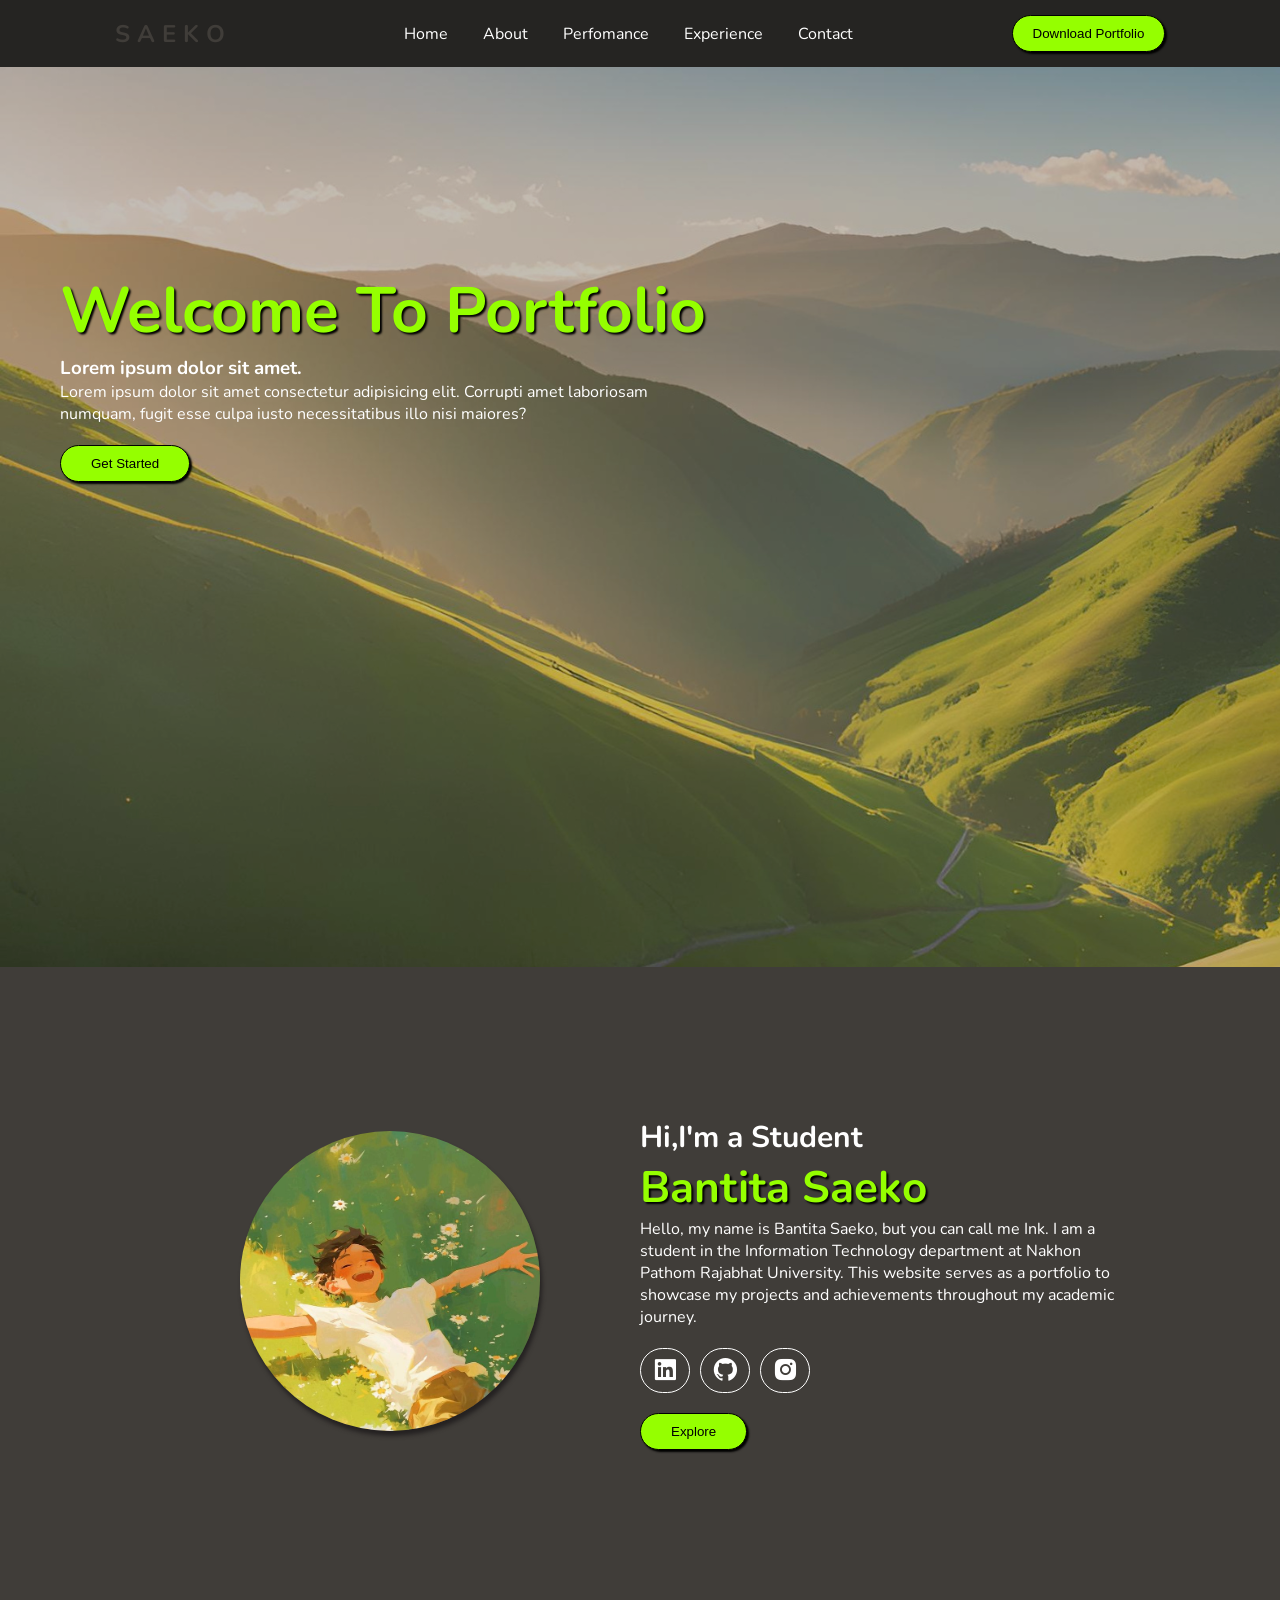
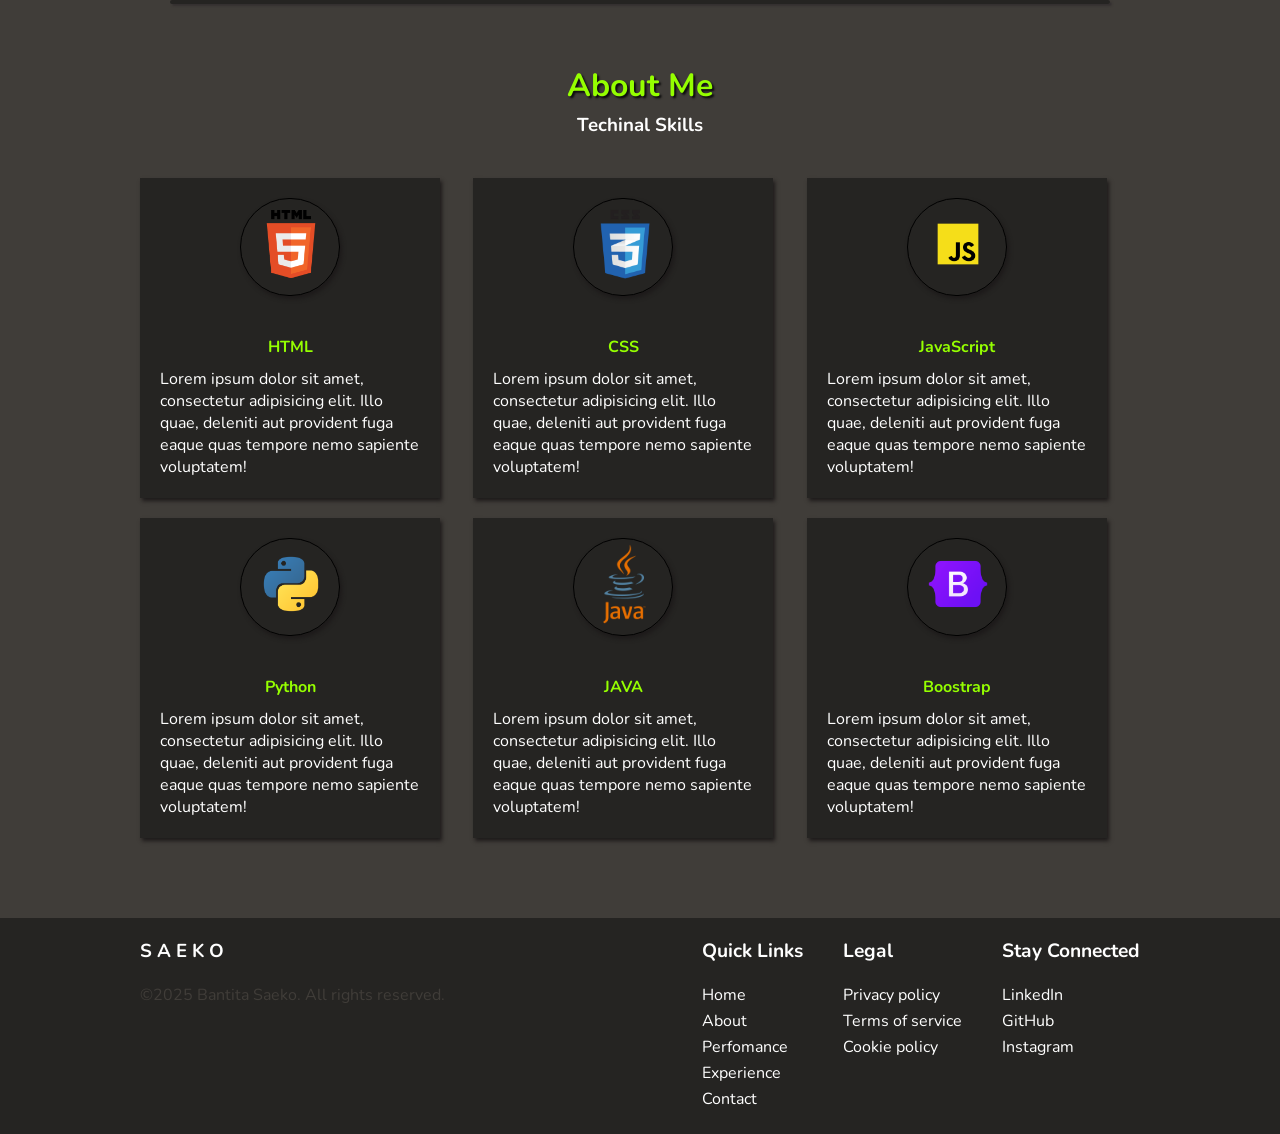
==== commit 30cfde9a: "05.03.68" ====
--- a/index.html
+++ b/index.html
@@ -32,11 +32,23 @@
             </div>
     </header>
 
+    <section class="Explore">
+        <div class="explore-content">
+            <div class="sentence">
+                <H1>Welcome To Portfolio</H1>
+                <h3>Lorem ipsum dolor sit amet.</h3>
+                <p>Lorem ipsum dolor sit amet consectetur adipisicing elit. Corrupti amet laboriosam numquam, fugit esse culpa iusto necessitatibus illo nisi maiores?</p>
+                <button class="btn-outline">Get Started</button>
+            </div>
+        </div>
+    </section>
+
     <div class="container">
+
         <!-- Section1 -->
         <section class="Hero">
             <div class="left-side">
-                <img src="img/Duck.jpg" alt="">
+                <img src="img/Forest.jpg" alt="">
             </div>
             <div class="right-side">
                 <h3>Hi,I'm a Student</h3>
--- a/style.css
+++ b/style.css
@@ -1,7 +1,7 @@
 :root {
     --primary-color :#252422; 
     --secondary-color :#FFFCF2; 
-    --button-color :#f6d338; 
+    --button-color :#95ff00; 
     --background-color :#CCC5B9; 
     --font-color :#403D39; 
     --base-white-color :#ffffff; 
@@ -124,6 +124,64 @@
     }
 
 }
+/* Explore */
+.Explore {
+    position: relative;
+    width: 1;
+    height: 100vh;
+    background: url(img/2.png);
+    background-blend-mode: darken;
+    overflow: hidden;
+
+    background-color: #372f2f4c;
+
+    .explore-content {
+        /* border: 1px solid red; */
+        width: 1200px;
+        margin: 0 auto;
+        .sentence {
+            margin : 200px 20px;
+            color: var(--base-white-color);
+            width: 650px;
+            h1 {
+                font-size: 64px;
+                color: var(--button-color);
+                text-shadow: 2px 2px 2px black;
+
+            }
+            h3 {
+
+            }
+            p {
+
+            }
+        }
+        .btn-outline {
+            margin-top: 20px;
+            padding: 10px 30px;
+            background-color: var(--button-color);
+            border: 1px solid var(--base-black-color);
+            border-radius: 20px;
+            box-shadow: 2px 2px 2px rgb(0, 0, 0);
+            cursor: pointer;
+            transition: all 0.5s ease;
+            a {
+                color: var(--base-black-color);
+                text-decoration: none;
+            }
+        }
+        .btn-outline:hover {
+            background-color: var(--base-black-color);
+            color: var(--base-white-color);
+            a {
+                color: var(--base-white-color);
+            }
+        }
+
+
+    }
+}
+
 
 
 /* Content */
@@ -139,7 +197,7 @@
     }
     .left-side {
         /* border: 1px solid greenyellow; */
-        width: 40%;
+        width: 50%;
         text-align: center;
         align-self: center;
         img {
@@ -151,7 +209,7 @@
         }
     }
     .right-side {
-        width: 60%;
+        width: 50%;
         /* border: 1px solid blue; */
         align-self: center;
         h3 {
@@ -363,12 +421,20 @@
             }
         }
     }
+    .Explore {
+        .explore-content {
+            justify-content: center;
+            .sentence {
+                width: 500px;
+            }
+        }
+    }
 
     .Hero-section {
         .main-card {
             justify-items: center;
             grid-template-columns: repeat(2,1fr);
-            padding: 20px 0 50px 0;
+            padding: 0px 0 30px 0;
         }
     }
 
